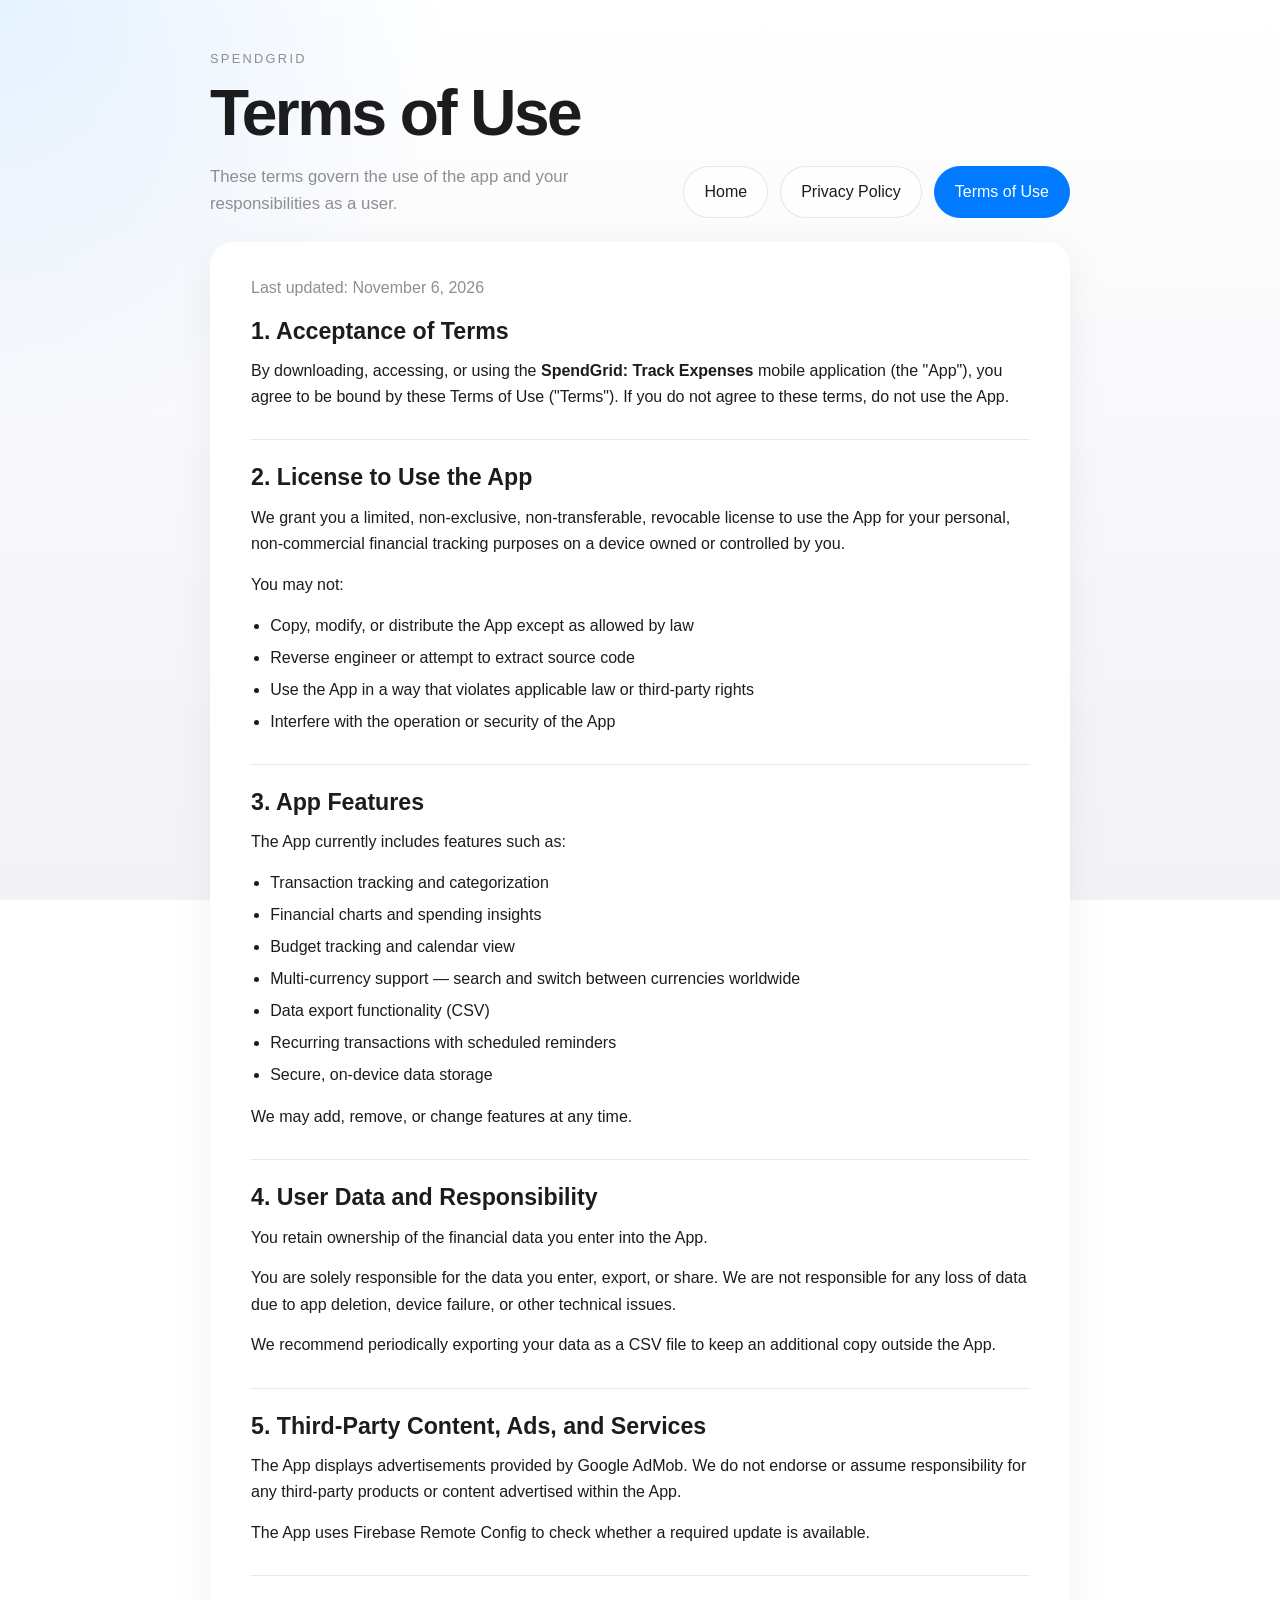
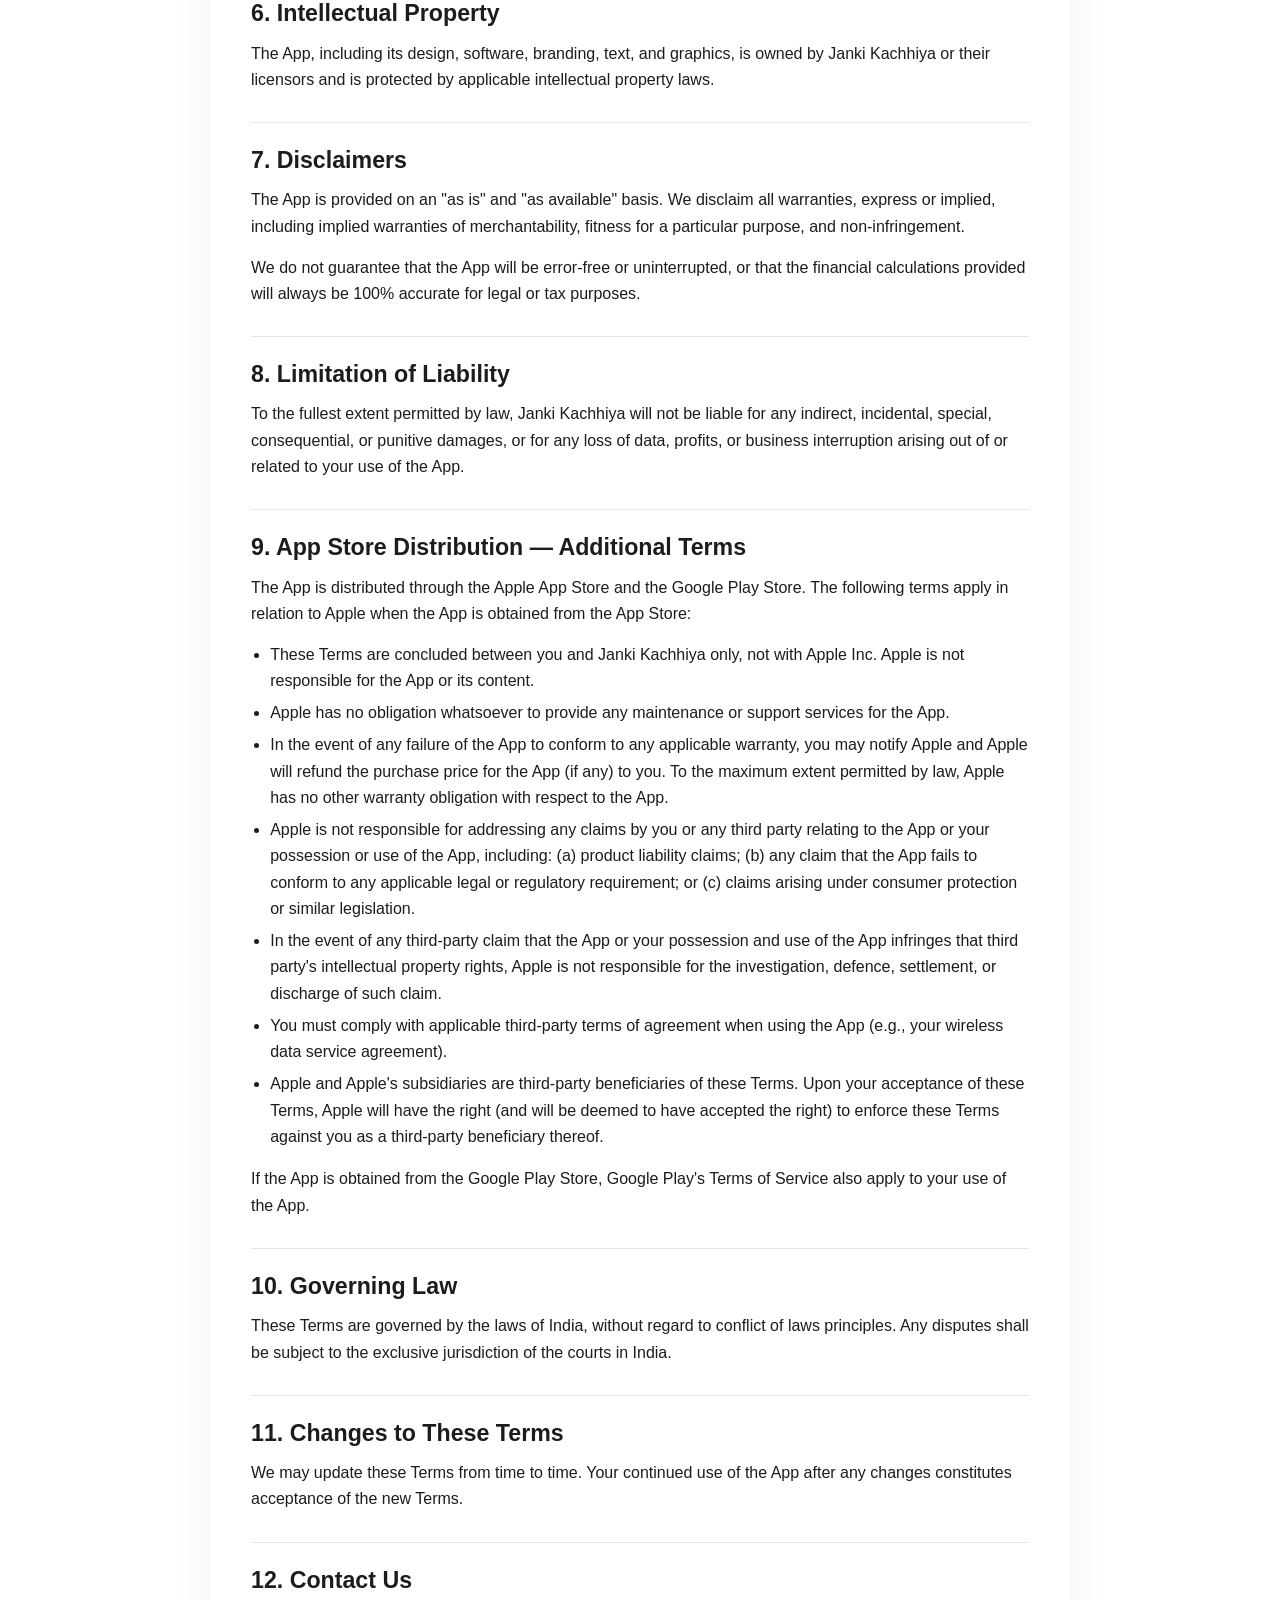
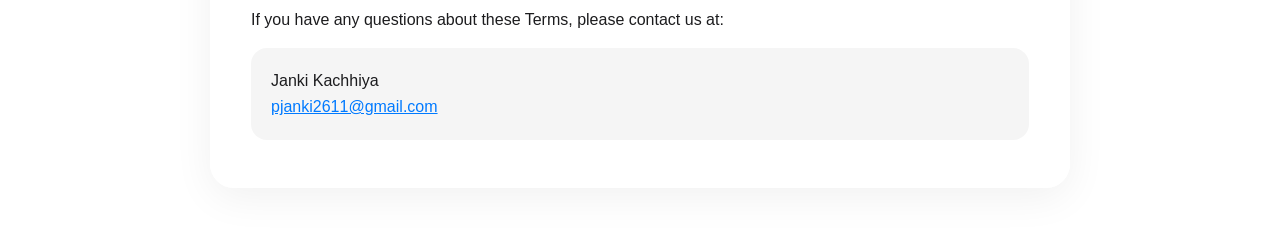
==== terms.html @ fd2c7ffb "Add SpendGrid: Track Expenses landing page and legal docs Static site with home, privacy policy, and" ====
<!DOCTYPE html>
<html lang="en">

<head>
  <meta charset="UTF-8">
  <meta name="viewport" content="width=device-width, initial-scale=1.0">
  <title>SpendGrid: Track Expenses | Terms of Use</title>
  <meta name="description" content="Terms of Use for SpendGrid: Track Expenses.">
  <link rel="stylesheet" href="legal-styles.css">
</head>

<body>
  <div class="page-shell">
    <header class="hero">
      <div class="hero-copy">
        <p class="eyebrow">SpendGrid</p>
        <h1>Terms of Use</h1>
        <p class="lede">These terms govern the use of the app and your responsibilities as a user.</p>
      </div>
      <nav class="top-nav" aria-label="Legal pages">
        <a class="nav-link" href="index.html">Home</a>
        <a class="nav-link" href="privacy.html">Privacy Policy</a>
        <a class="nav-link current" href="terms.html">Terms of Use</a>
      </nav>
    </header>

    <main class="content-card">
      <section>
        <p class="meta">Last updated: November 6, 2026</p>
        <h2>1. Acceptance of Terms</h2>
        <p>By downloading, accessing, or using the <strong>SpendGrid: Track Expenses</strong> mobile application (the "App"),
          you agree to be bound by these Terms of Use ("Terms"). If you do not agree to these terms, do not use the
          App.</p>
      </section>

      <section>
        <h2>2. License to Use the App</h2>
        <p>We grant you a limited, non-exclusive, non-transferable, revocable license to use the App for your personal,
          non-commercial financial tracking purposes on a device owned or controlled by you.</p>
        <p>You may not:</p>
        <ul>
          <li>Copy, modify, or distribute the App except as allowed by law</li>
          <li>Reverse engineer or attempt to extract source code</li>
          <li>Use the App in a way that violates applicable law or third-party rights</li>
          <li>Interfere with the operation or security of the App</li>
        </ul>
      </section>

      <section>
        <h2>3. App Features</h2>
        <p>The App currently includes features such as:</p>
        <ul>
          <li>Transaction tracking and categorization</li>
          <li>Financial charts and spending insights</li>
          <li>Budget tracking and calendar view</li>
          <li>Multi-currency support — search and switch between currencies worldwide</li>
          <li>Data export functionality (CSV)</li>
          <li>Recurring transactions with scheduled reminders</li>
          <li>Secure, on-device data storage</li>
        </ul>
        <p>We may add, remove, or change features at any time.</p>
      </section>

      <section>
        <h2>4. User Data and Responsibility</h2>
        <p>You retain ownership of the financial data you enter into the App.</p>
        <p>You are solely responsible for the data you enter, export, or share. We are not responsible for any loss of
          data due to app deletion, device failure, or other technical issues.</p>
        <p>We recommend periodically exporting your data as a CSV file to keep an additional copy outside the App.</p>
      </section>

      <section>
        <h2>5. Third-Party Content, Ads, and Services</h2>
        <p>The App displays advertisements provided by Google AdMob. We do not endorse or assume responsibility for
          any third-party products or content advertised within the App.</p>
        <p>The App uses Firebase Remote Config to check whether a required update is available.</p>
      </section>

      <section>
        <h2>6. Intellectual Property</h2>
        <p>The App, including its design, software, branding, text, and graphics, is owned by Janki Kachhiya
          or their licensors and is protected by applicable intellectual property laws.</p>
      </section>

      <section>
        <h2>7. Disclaimers</h2>
        <p>The App is provided on an "as is" and "as available" basis. We disclaim all warranties, express or implied,
          including implied warranties of merchantability, fitness for a particular purpose, and non-infringement.</p>
        <p>We do not guarantee that the App will be error-free or uninterrupted, or that the financial calculations
          provided will always be 100% accurate for legal or tax purposes.</p>
      </section>

      <section>
        <h2>8. Limitation of Liability</h2>
        <p>To the fullest extent permitted by law, Janki Kachhiya will not be liable for any indirect,
          incidental, special, consequential, or punitive damages, or for any loss of data, profits, or business
          interruption arising out of or related to your use of the App.</p>
      </section>

      <section>
        <h2>9. App Store Distribution — Additional Terms</h2>
        <p>The App is distributed through the Apple App Store and the Google Play Store. The following terms apply
          in relation to Apple when the App is obtained from the App Store:</p>
        <ul>
          <li>These Terms are concluded between you and Janki Kachhiya only, not with Apple Inc. Apple is not
            responsible for the App or its content.</li>
          <li>Apple has no obligation whatsoever to provide any maintenance or support services for the App.</li>
          <li>In the event of any failure of the App to conform to any applicable warranty, you may notify Apple and
            Apple will refund the purchase price for the App (if any) to you. To the maximum extent permitted by law,
            Apple has no other warranty obligation with respect to the App.</li>
          <li>Apple is not responsible for addressing any claims by you or any third party relating to the App or your
            possession or use of the App, including: (a) product liability claims; (b) any claim that the App fails to
            conform to any applicable legal or regulatory requirement; or (c) claims arising under consumer protection
            or similar legislation.</li>
          <li>In the event of any third-party claim that the App or your possession and use of the App infringes that
            third party's intellectual property rights, Apple is not responsible for the investigation, defence,
            settlement, or discharge of such claim.</li>
          <li>You must comply with applicable third-party terms of agreement when using the App (e.g., your wireless
            data service agreement).</li>
          <li>Apple and Apple's subsidiaries are third-party beneficiaries of these Terms. Upon your acceptance of
            these Terms, Apple will have the right (and will be deemed to have accepted the right) to enforce these
            Terms against you as a third-party beneficiary thereof.</li>
        </ul>
        <p>If the App is obtained from the Google Play Store, Google Play's Terms of Service also apply to your use
          of the App.</p>
      </section>

      <section>
        <h2>10. Governing Law</h2>
        <p>These Terms are governed by the laws of India, without regard to conflict of laws principles. Any disputes
          shall be subject to the exclusive jurisdiction of the courts in India.</p>
      </section>

      <section>
        <h2>11. Changes to These Terms</h2>
        <p>We may update these Terms from time to time. Your continued use of the App after any changes constitutes
          acceptance of the new Terms.</p>
      </section>

      <section>
        <h2>12. Contact Us</h2>
        <p>If you have any questions about these Terms, please contact us at:</p>
        <p class="contact-block">
          Janki Kachhiya<br>
          <a href="mailto:pjanki2611@gmail.com">pjanki2611@gmail.com</a>
        </p>
      </section>
    </main>
  </div>
</body>

</html>
---- legal-styles.css ----
:root {
  --background: #f2f2f7;
  --paper: rgba(255, 255, 255, 0.96);
  --ink: #1c1c1e;
  --muted: #8e8e93;
  --line: rgba(60, 60, 67, 0.12);
  --accent: #007aff;
  --accent-soft: rgba(0, 122, 255, 0.12);
  --shadow: rgba(0, 0, 0, 0.06);
  --max-width: 860px;
}

* {
  box-sizing: border-box;
}

body {
  margin: 0;
  font-family: -apple-system, BlinkMacSystemFont, "Segoe UI", Roboto, Helvetica, Arial, sans-serif, "Apple Color Emoji", "Segoe UI Emoji";
  color: var(--ink);
  line-height: 1.65;
  background:
    radial-gradient(circle at top left, rgba(0, 122, 255, 0.1), transparent 28rem),
    linear-gradient(180deg, #ffffff 0%, var(--background) 100%);
  background-attachment: fixed;
}

a {
  color: var(--accent);
}

.page-shell {
  min-height: 100vh;
  padding: 2rem 1.25rem 3rem;
}

.hero,
.content-card {
  width: min(100%, var(--max-width));
  margin: 0 auto;
}

.hero {
  display: grid;
  gap: 1rem;
  align-items: end;
  margin-bottom: 1.5rem;
}

.eyebrow {
  margin: 0 0 0.5rem;
  font-size: 0.8rem;
  letter-spacing: 0.18em;
  text-transform: uppercase;
  color: var(--muted);
}

h1,
h2,
h3 {
  line-height: 1.15;
}

h1 {
  margin: 0;
  font-size: clamp(2.2rem, 5vw, 4rem);
  letter-spacing: -0.04em;
  white-space: nowrap;
}

@media (max-width: 480px) {
  h1 {
    white-space: normal;
  }
}

.lede {
  max-width: 42rem;
  margin: 0.75rem 0 0;
  font-size: 1.05rem;
  color: var(--muted);
}

.top-nav {
  display: flex;
  flex-wrap: wrap;
  gap: 0.75rem;
}

.nav-link {
  display: inline-flex;
  align-items: center;
  justify-content: center;
  min-height: 2.75rem;
  padding: 0.75rem 1.25rem;
  border: 1px solid var(--line);
  border-radius: 999px;
  background: rgba(255, 255, 255, 0.7);
  color: var(--ink);
  text-decoration: none;
  font-weight: 500;
  transition: all 0.2s ease;
}

.nav-link:hover {
  background: var(--accent-soft);
  border-color: var(--accent);
}

.nav-link.current {
  background: var(--accent);
  border-color: var(--accent);
  color: white;
}

.content-card {
  padding: 1.4rem;
  background: var(--paper);
  border: 1px solid rgba(255, 255, 255, 0.8);
  border-radius: 1.5rem;
  box-shadow: 0 10px 40px var(--shadow);
  backdrop-filter: blur(20px);
  -webkit-backdrop-filter: blur(20px);
}

.notice {
  margin-bottom: 1.5rem;
  padding: 0.9rem 1rem;
  border-left: 4px solid var(--accent);
  border-radius: 0.8rem;
  background: var(--accent-soft);
  color: #1a1a1a;
}

.meta {
  margin-top: 0;
  margin-bottom: 1rem;
  color: var(--muted);
}

section+section {
  margin-top: 1.8rem;
  padding-top: 1.5rem;
  border-top: 1px solid var(--line);
}

h2 {
  margin: 0 0 0.85rem;
  font-size: 1.45rem;
}

h3 {
  margin: 1rem 0 0.45rem;
  font-size: 1.05rem;
}

p {
  margin: 0 0 0.9rem;
}

ul {
  margin: 0.5rem 0 1rem;
  padding-left: 1.2rem;
}

li+li {
  margin-top: 0.35rem;
}

.contact-block {
  padding: 1.25rem;
  border-radius: 1rem;
  background: rgba(60, 60, 67, 0.05);
}

@media (min-width: 900px) {
  .page-shell {
    padding-top: 3rem;
  }

  .hero {
    grid-template-columns: minmax(0, 1fr) auto;
    gap: 1.5rem;
  }

  .content-card {
    padding: 2rem 2.5rem;
  }
}
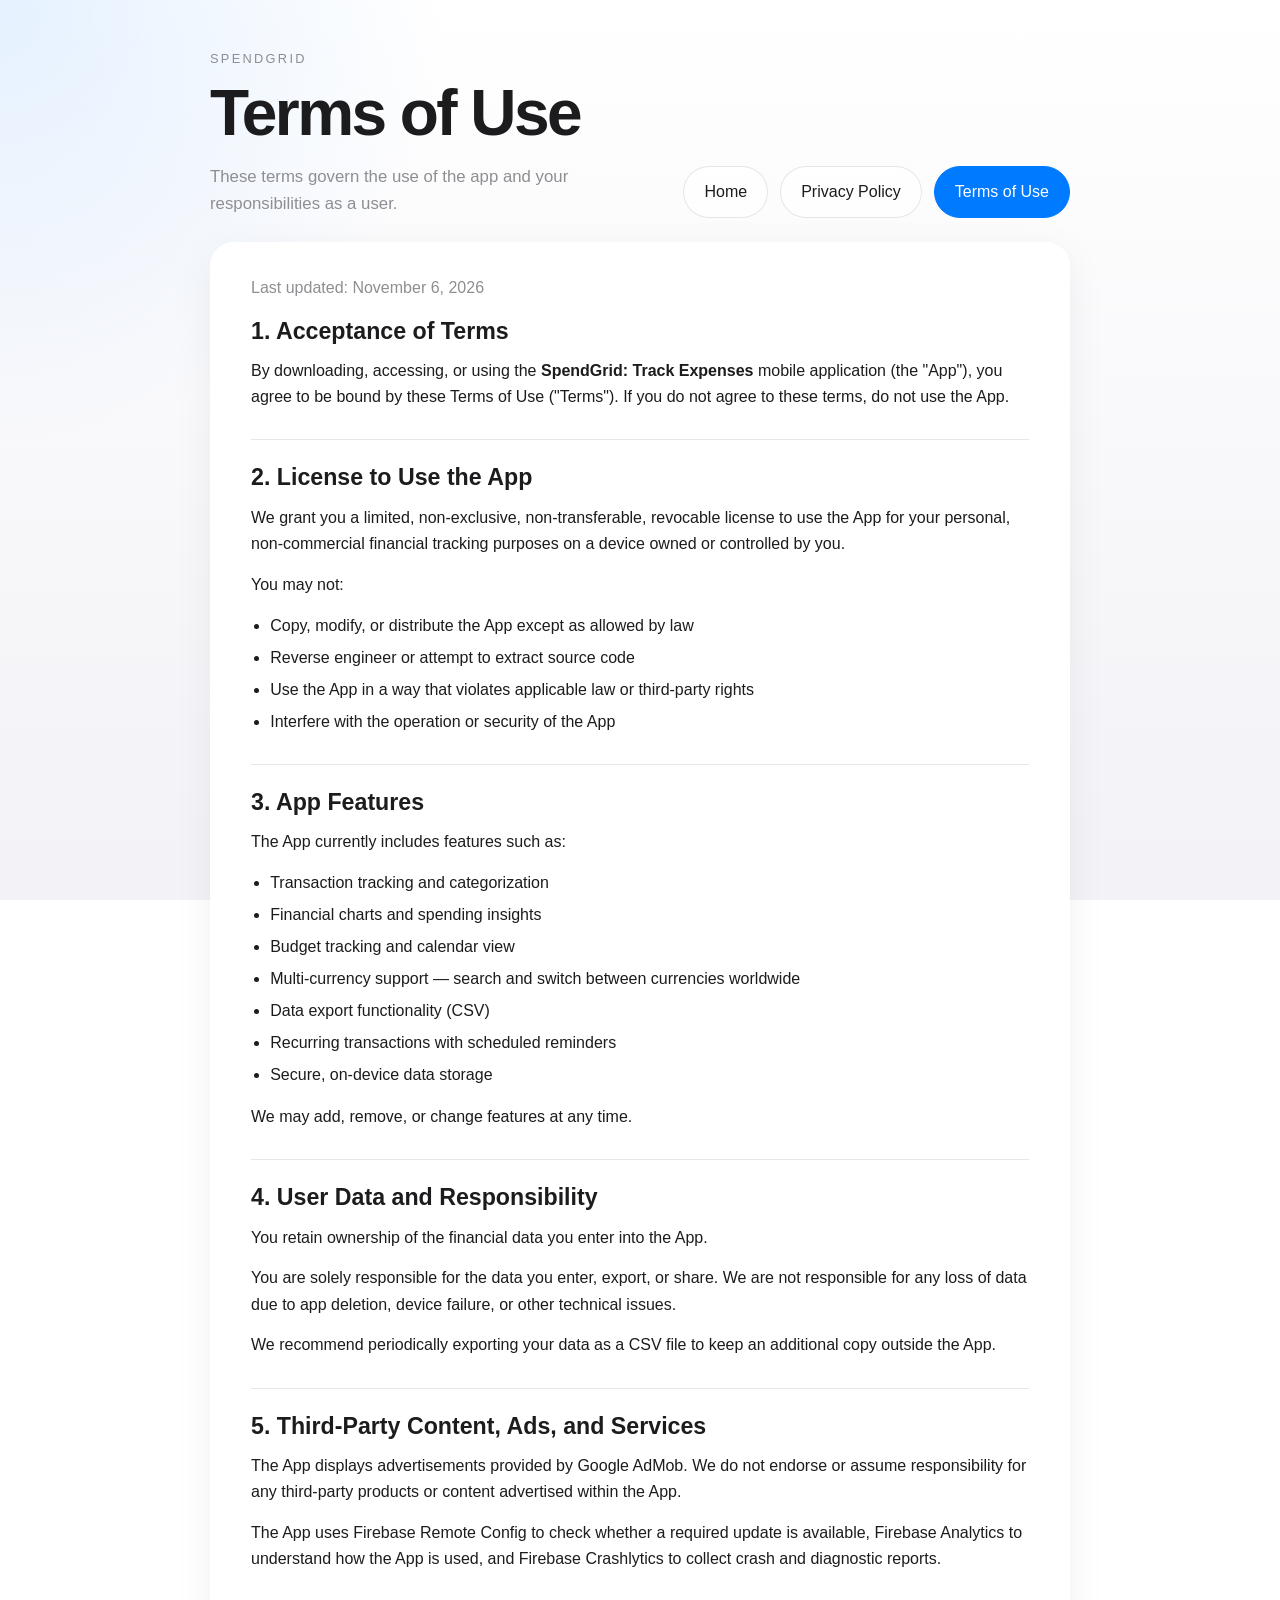
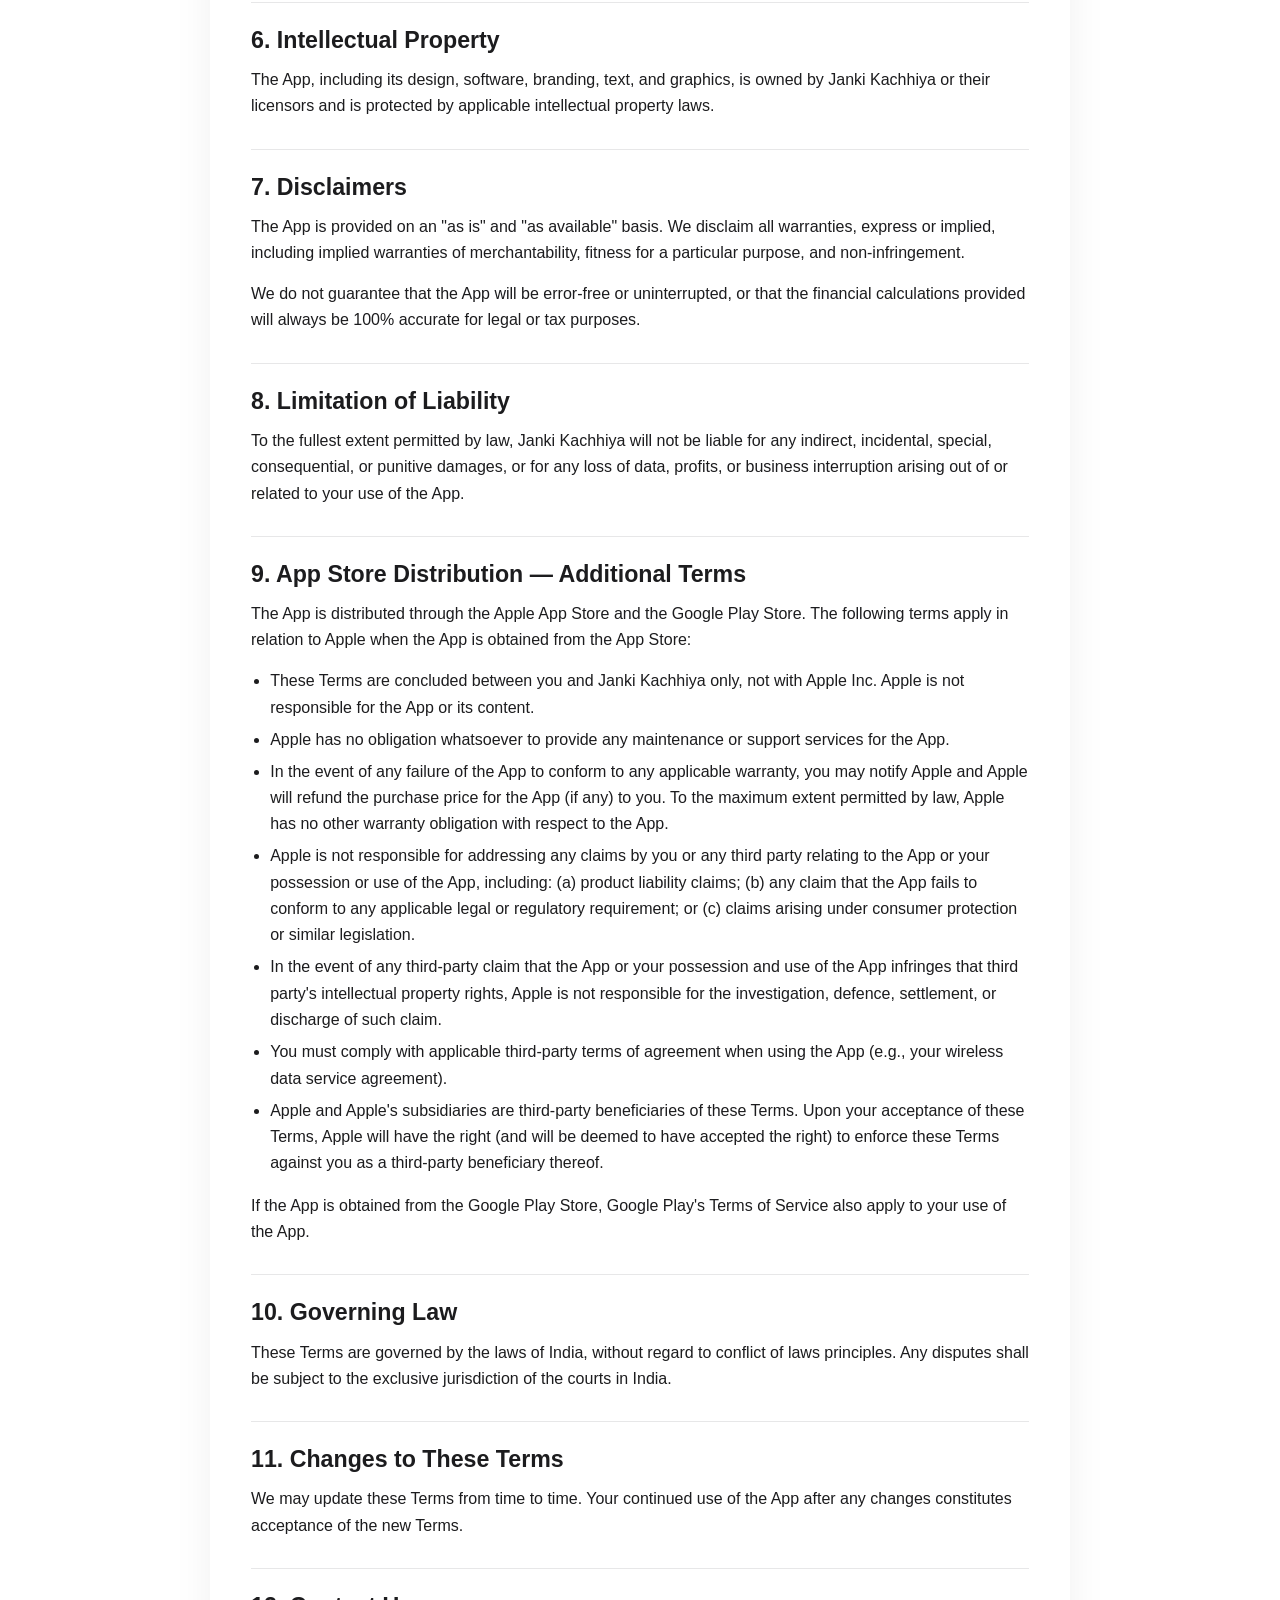
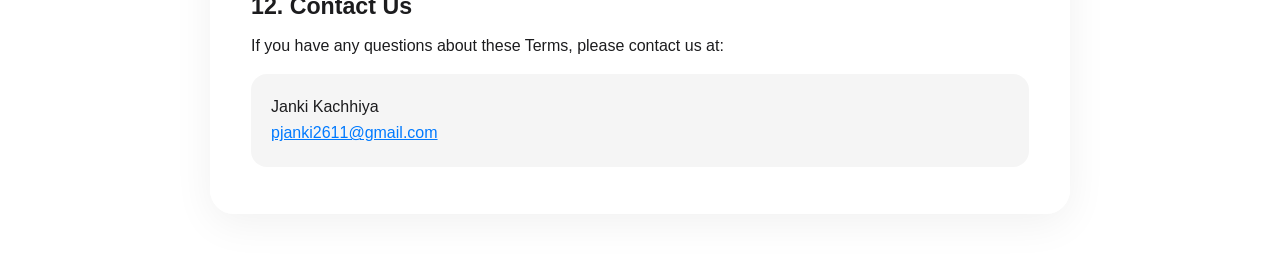
==== commit 9c89cc9d: "Disclose Firebase Analytics and Crashlytics in privacy/terms pages These SDKs are now integrated in " ====
--- a/terms.html
+++ b/terms.html
@@ -73,7 +73,8 @@
         <h2>5. Third-Party Content, Ads, and Services</h2>
         <p>The App displays advertisements provided by Google AdMob. We do not endorse or assume responsibility for
           any third-party products or content advertised within the App.</p>
-        <p>The App uses Firebase Remote Config to check whether a required update is available.</p>
+        <p>The App uses Firebase Remote Config to check whether a required update is available, Firebase Analytics
+          to understand how the App is used, and Firebase Crashlytics to collect crash and diagnostic reports.</p>
       </section>
 
       <section>
